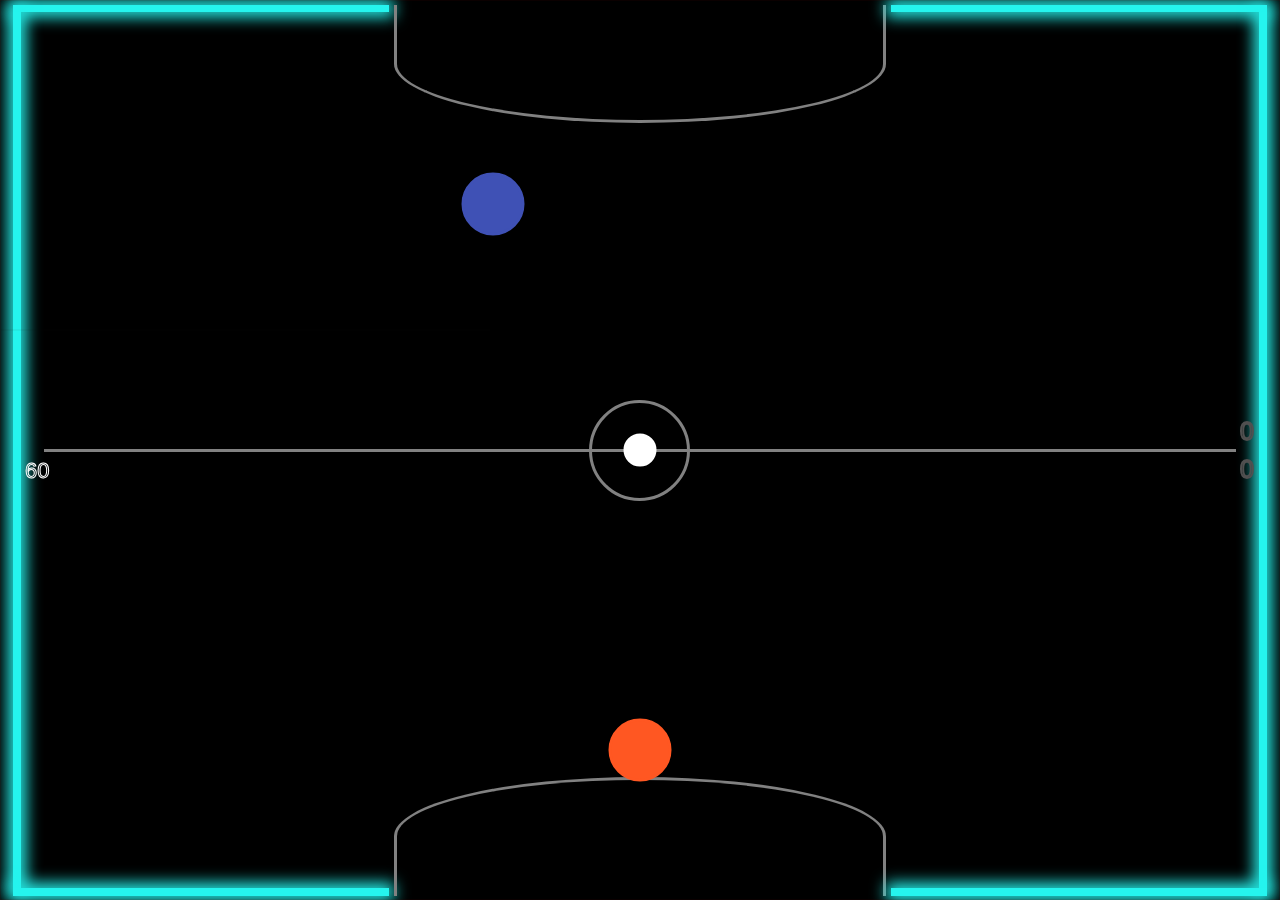
==== socerHero.html @ 324921a1 "Update socerHero.html" ====
<html>
<head>
    <meta charset="UTF-8">
    <meta http-equiv="X-UA-Compatible" content="IE=edge">
    <meta name="viewport" content="width=device-width, initial-scale=1.0">
    <meta name="theme-color" content="black">
    	<link rel="manifest" href="manifest.json"/>
    	  <link rel="icon" href="logo.jpg" type="image/x-icon" />
<title>Air Hockey</title>
<style>
  * { padding: 0; margin: 0;
  overscroll-behavior: none;
        -moz-user-select: none;
   -webkit-user-select: none;
    
  }
  body{
    background:black;
  }
    canvas { 
         display: block; 
         margin: 0px auto;
          position: relative;
          z-index: 11111;
   
        }
#header{
  width:100%;
  height:100%;
  bottom:0%;
  position: fixed;
  z-index: 1111;
  display: flex;
  flex-direction: column;
  justify-content: space-between;
  align-items: center;
 display: none;
}
     #flag_computer{
       width: 75px;
       height:75px;
     position: relative;
     bottom:150px;
    
  justify-content: center;
border-radius: 50%;
  align-items: center;



     }
      #flag{
       width: 200px;
       height:200px;
       border-radius: 50%;
      
  justify-content: center;
  align-items: center;
  
  position: relative;
  top:50px;
  
  
     }
     @keyframes aim{
       0%{
         
       }
       50%{
         transform: rotate(180deg);
       }
       
       75%{
transform: rotate(220deg);
       }
       100%{
         transform: rotat(0deg);
       }
     }
     #img_computer{
       width:100%;
       height:100%;
       border-radius: 50%;
      
     }
   #img_2{
       width:100%;
       height:100%;
       border-radius: 50%;
     display: nonw;
     }
     #section{
         width: 98%;
         height: 99%;
         background-color: {#}181818;
         position: fixed;
         display: flex;
         justify-content: space-between;
         left:1%;
         top:0.5%;
      
     }
     #left_section{
         width: 30%;
         height: 100%;
         display: flex;
         flex-direction: column;
        justify-content: center;
     }
     #top_border_left_section{
         width: 100%;
         height: 8px;
         background-color: #25F4EE;
         box-shadow: 0px 0px 15px 5px #25F4EE;
        
     }
     #left_border_left_section{
         width: 8px;
         height: 100%;
         background-color: #25F4EE;
         box-shadow: 0px 0px 15px 5px #25F4EE;

     }
     #bottom_border_left_section{
         width: 100%;
         height: 8px;
         background-color: #25F4EE;
         box-shadow: 0px 0px 15px 5px #25F4EE;
         
     }
     #center_section{
         width: 40%;
         height: 100%;
         display: flex;
         justify-content: space-between;
         flex-direction: column;
         align-items: center;
     }
   #top_center_section{
       width: 97%;
       height: 13%;
       border-left: 3px solid rgb(129,129,129);
       border-bottom: 3px solid rgb(129,129,129);
       border-right: 3px solid rgb(129,129,129);
       border-radius: 0% 0% 50% 50%;
   }
   #center_center_section{
       width: 100%;
       height: 20%;
       display: flex;
       justify-content: center;
       flex-direction: column;
       align-items: center;
  
   }
   #circle_nod_medio{
     width: 95px;
     height: 95px;
     border: 3px solid rgb(129,129,129);
     border-radius: 50%;
   }
#line_nod_medio{
    width: 95%;
    height: 3px;
    background-color: rgb(129,129,129);
    position: absolute;
    margin: auto;
}
   #bottom_center_section{
    width: 97%;
       height: 13%;
       border-left: 3px solid rgb(129,129,129);
       border-top: 3px solid rgb(129,129,129);
       border-right: 3px solid rgb(129,129,129);
       border-radius: 50% 50% 0px 0px;
   }

     #right_section{
         width: 30%;
         height: 100%;
         display: flex;
         flex-direction: column;
        justify-content: center;
        align-items: flex-end;
     }

     #top_border_right_section{
         width: 100%;
         height: 8px;
         background-color: #25F4EE;
         box-shadow: 0px 0px 15px 5px #25F4EE;
     }
     #left_border_right_section{
         width: 8px;
         height: 100%;
         background-color: #25F4EE;
         box-shadow: 0px 0px 15px 5px #25F4EE;

     }
     #bottom_border_right_section{
         width: 100%;
         height: 8px;
         background-color: #25F4EE;
         box-shadow: 0px 0px 15px 5px #25F4EE;

     }
 
 
     #sub{
       width:100%;
       height:50px;
       background:grey;
       position: fixed;
      z-index: 1111111;
      display: none;
     }
</style>
<body>

 <div id="sub">
   <form >
   <input type="number" name="score">
   <button type="submit">submit</button>
</form>
 </div>
  <header id="header">
        

  
  <div id="flag">

  </div>
 
  <div id="flag_computer">
    <img src="InShot_20220726_204243323.png" id="img_computer">
  </div>
  <!--
  <div id="flag_2">
    <img src="Screenshot_20220221-092512~2.png" id="img">
  </div>
  <div id="flag">
    <img src="FB_IMG_1640006146.jpg" id="img_2">
  </div>
  <div id="flag_2">
    <img src="FB_IMG_1640006146.jpg" id="img">
  </div>
  <div id="flag">
    <img src="FB_IMG_1645437542991.jpg" id="img_2">
  </div>

  <div id="flag_2">
    <img src="Screenshot_20220221-093736~2.png" id="img">
  </div>
    
  <div id="flag">
    <img src="FB_IMG_1645437542991.jpg" id="img_2">
  </div>
 -->
  </header>
    <section id="section">

      <article id="left_section">
          <div id="top_border_left_section"></div>
          <div id="left_border_left_section"></div>
          <div id="bottom_border_left_section"></div>
      </article>

      <article id="center_section">
          <div id="top_center_section"></div>
          <div id="center_center_section">
              <div id="circle_nod_medio"></div>
              <div id="line_nod_medio"></div>
          </div>
          <div id="bottom_center_section"></div>
      </article>

      <article id="right_section">
        <div id="top_border_right_section"></div>
        <div id="left_border_right_section"></div>
        <div id="bottom_border_right_section"></div>
      </article>

    </section>
 
	<canvas id="canvas"></canvas>
 

	<script>


const audioElement = new Audio('Goal.mp3');
	
    var canvas = document.getElementById('canvas');
    var windWidth = window.innerWidth;
    var windHeight = window.innerHeight;
    canvas.width = windWidth;
    canvas.height = windHeight;
    canvas.style.width = windWidth; 
    canvas.style.height = windHeight; 
    ctx = canvas.getContext('2d');
    var gm = true;
    var ball_speed = 10;
    var xspeed = 0;
    var yspeed = 0;
    var com_score = 0;
    var player_score = 0;
    var x_min=30;
    var x_max=460;
    var y_min=30;
    var y_max=600;
    var time = 60;
    var i = 60;
    function tim(){
    i--;
    time = i;
    if(time== 0){
      location.reload();
    }
    }
setInterval(()=>{
  tim();
},1000);
    function draw_rect(x,y,w,h,b)
    {
        ctx.beginPath();
        if(b)
        {
            ctx.strokeStyle = "red";
            ctx.lineWidth = 0.1;
        }
        else
        {
            ctx.strokeStyle = "#101010";
            ctx.lineWidth = 0.1;
        }    
        ctx.strokeRect(x,y,w,h);
        ctx.closePath();
    }  
      
    function draw_goal(x,y,r,s)
    {
        ctx.beginPath();
        ctx.lineWidth=4;
        if(s)
          ctx.arc(x, y, r, 0, Math.PI, false);
        else
          ctx.arc(x, y, r, Math.PI, 0, false);

        ctx.strokeStyle = "#1589FF";
        ctx.stroke();
        ctx.closePath();
    }

    function draw_circle(x,y,r,w)
    {
        ctx.beginPath();
        ctx.lineWidth=w;
        ctx.arc(x, y, r, 0, Math.PI*2, false);
        ctx.strokeStyle = "#1589FF";
        ctx.stroke();
        ctx.closePath();
    }

    function draw_filled_circle(x,y,r,d)
    {
        ctx.beginPath();
        ctx.arc(x, y, r, 0, Math.PI*2);
        if(d==1)
        {
         ctx.fillStyle = "#FF5722";
         ctx.strokeStyle = "#FF5722";
        }
        else if(d==2)
        {
         ctx.fillStyle = "#3F51B5";
         ctx.strokeStyle = "#3F51B5";
        }
        else
        {
         ctx.fillStyle = "white";
         ctx.strokeStyle = "white";   
        }    
        
        ctx.fill();
        ctx.lineWidth = 3;
        
        ctx.stroke();
        ctx.closePath();
    }

    function draw_board()
    {
        draw_rect(0,0,windWidth,windHeight,1);
        draw_rect(0,0,windWidth,windHeight,0);
        //draw_goal(260,30,70,1);
        //draw_goal(260,30,150,1);
        //draw_goal(260,630,70,0);
        //draw_goal(260,630,150,0);
        //draw_circle(260,330,40,4);
        //draw_circle(260,330,5,4);
        
        ctx.beginPath();
        ctx.moveTo(0, 330);
        ctx.lineTo(490, 330);
        ctx.stroke();
        ctx.closePath();
/*
        ctx.beginPath();
        ctx.moveTo(100, 5);
        ctx.lineTo(220, 5);
        ctx.lineWidth = 4;
        ctx.strokeStyle = "blue";
        ctx.stroke();
        ctx.closePath();
/*
        ctx.beginPath();
        ctx.moveTo(105, 635);
        ctx.lineTo(260, 635);
        ctx.strokeStyle = "red";
        ctx.stroke();
        ctx.closePath();
*/
        ctx.font = "25px Arial";
        ctx.lineWidth = 2;
        ctx.strokeStyle = "rgb(80,80,80)";
        ctx.strokeText(com_score,canvas.width-40,canvas.height/2-10);
        ctx.strokeText(player_score,canvas.width-40,canvas.height/2+28);
        ctx.font = "22px Arial";
        ctx.lineWidth = 1;
        ctx.strokeStyle = "white";
    ctx.strokeText(time,25,canvas.height/2+28);
    }
console.log(ctx);
    function distance(x1,y1,x2,y2)
    {
        var tempx = x2-x1;
        var tempy = y2-y1;
        tempx*=tempx;
        tempy*=tempy;
        return Math.sqrt(tempx+tempy);
    }


    var Mallet = function(x,y,r)
    {

        this.x = x;
        this.y = y;
        this.radius = r;
    }
    // Player's object
    var pMallet = new Mallet(canvas.width/2,canvas.height-150,30);
    
    var cMallet = new Mallet(canvas.width/2,150,30);

    // Ball class
    var Ball = function (x,y,r) {
        this.x = x;
        this.y = y;
        this.radius = r;
    }
    // ball object
    var ball = new Ball(canvas.width/2,canvas.height/2,15); 


    // function to control the mallet according to cursor

  canvas.addEventListener("mousemove", mouseMoveHandler, false);
    canvas.addEventListener("touchmove", touchMoveHandler, false);
    function touchMoveHandler(e) {
    var relativeX = e.changedTouches[0].clientX - canvas.offsetLeft;
    var relativeY = e.changedTouches[0].clientY -canvas.offsetTop;
    console.log(canvas.width);

      if(relativeX > canvas.width/9 && relativeX < canvas.width -40){
 
   console.log(e.touches[0])
            pMallet.x = relativeX;
           
           }
            
  
        //360
        if(relativeY > canvas.height / 2 && relativeY < canvas.height-40){
            pMallet.y = relativeY;

        }
     
    }

    function mouseMoveHandler(e) {
    var relativeX = e.clientX - canvas.offsetLeft;
    var relativeY = e.clientY -canvas.offsetTop;

            pMallet.x = relativeX;
  
        //360
            pMallet.y = relativeY;
     
    }

   
        function play()
        {

           ctx.clearRect(0, 0, canvas.width, canvas.height);
           // draw draw the board
           draw_board();
           // drawing player's mallet
           draw_filled_circle(pMallet.x,pMallet.y,pMallet.radius,1);   
           // drawing computer's mallety
           draw_filled_circle(cMallet.x,cMallet.y,cMallet.radius,2);   
           // drawing the ball
           draw_filled_circle(ball.x,ball.y,ball.radius,0);

           // condition to counce the ball off the left-right walls
           if(ball.x + xspeed+8 > canvas.width-ball.radius || ball.x + xspeed+8 < ball.radius) {
             xspeed *=-0.8;
             
            }
           
           if(ball.x + xspeed > canvas.width-ball.radius+20 || ball.x + xspeed+20 < ball.radius) {
                 ball.x = canvas.width/2;
                ball.y = canvas.height/2;
                xspeed *=-0;
                
            }
           
           // condition to bounce the ball off the top-botom walls and goal logic
           if(ball.x>100 && ball.x<220){
            if(ball.y + yspeed > canvas.height+ball.radius+5){
                console.log("Computer Score");
                ball.x = canvas.width/2;
                ball.y = canvas.height/2+100;
                xspeed = 0;
                yspeed = 0 ;
                com_score = com_score + 1;
              
             audioElement.play();
              setTimeout(()=>{
                audioElement.pause();
                audioElement.currentTime=0;
              },3000);
            }
       
            else if(ball.y + yspeed < ball.radius-5){
                console.log("you Score");
                ball.x = canvas.width/2;
                ball.y = canvas.height/2-100;
                xspeed = 0;
                yspeed = 0;
                player_score = player_score + 1; 
                
              audioElement.play();
              setTimeout(()=>{
                audioElement.pause();
                audioElement.currentTime=0;
              },3000);
            }
           
           }
           else{
            if(ball.y + yspeed > canvas.height-ball.radius || ball.y + yspeed  < ball.radius){
                yspeed *= -0.8;
              
            }
            else if(ball.y + yspeed > canvas.height-ball.radius+20 || ball.y + yspeed  < ball.radius-20){
              ball.x = canvas.width/2;
                ball.y = canvas.height/2;
                
            }
            
           }
          
        
        var ed = false; // enemy difficulty
        var er = 1;//Used in AI. This is so CPU doesn't just hit it down all the time.
        var p2s;//The speed CPU moves side to side
        if(ed){er=2;}//If hard, Make er larger so CPU hits it diagonally.

   

          if((Math.abs(xspeed)+Math.abs(yspeed))<10&&ball.y<=canvas.height/2){
              if(ball.y-20>cMallet.y){
                  cMallet.y+=2;
                  
              }
              else{
                  cMallet.y-=2;
              }
          }
          else if(cMallet.y>100){
                  cMallet.y-=2;
          }
          else if(cMallet.y<100){
                  cMallet.y+=2;
          }


    //Make sure You or CPU doesn't go past the line or go off screen.
   if(cMallet.x<x_min)
      {cMallet.x=x_min+30;}
    if(cMallet.x>x_max)
      {cMallet.x=x_max+30;}
    if(cMallet.y<y_min)
      {cMallet.y=y_min+60;}
    if(cMallet.y>y_max)
      {cMallet.y=y_max;}
    
    //set CPU's speed depending on difficulty
    if(ed){p2s = 5}
    else{p2s=3;}
    
 
    //If the ball is behind CPU, it moves out of the way.
    if(ball.y<cMallet.y&&ball.x>cMallet.x-30&&ball.x<cMallet.x+30){p2s = -2;}
    //Make CPU move towards the ball's x coord
    if(cMallet.x<ball.x+er){cMallet.x+=p2s;}if(cMallet.x>ball.x-er){cMallet.x-=p2s;}
    
           


          var pDist = distance(pMallet.x,pMallet.y,ball.x,ball.y);
          
          var cDist = distance(cMallet.x,cMallet.y,ball.x,ball.y);          
          

          // Function to hit the ball for player
          if(pDist<50)
          {
           /* console.log("Mallet x : "+pMallet.x+" y : "+pMallet.y);
            console.log("Ball x : "+ball.x+" y : "+ball.y);
            console.log("Distance is : "+dist);
            console.log("dist<30"); */
            var dx = ball.x - pMallet.x;
            var dy = ball.y - pMallet.y;
            //console.log("dx  : " + dx);
            //console.log("dy  : " + dy);
            dx/=30;
            dy/=30;
            xspeed = dx*ball_speed;
            yspeed = dy*ball_speed;
          }  

          // Function to hit the ball when computer is playing
          if(cDist<50)
          {
            var cdx = ball.x - cMallet.x;
            var cdy = ball.y- cMallet.y;
            cdx/=45;
            cdy/=45;
            xspeed = cdx*ball_speed;
            yspeed = cdy*ball_speed;
          }

         // Adjustments in the x and y coordianate of  the ball
           ball.x += xspeed;
           ball.y += yspeed;

           xspeed *=0.99;
           yspeed *=0.99;
        }
         
        setInterval(play,25);   

    
	</script>
	    <script src="/script.js"></script>
</body>
</head>
</html>
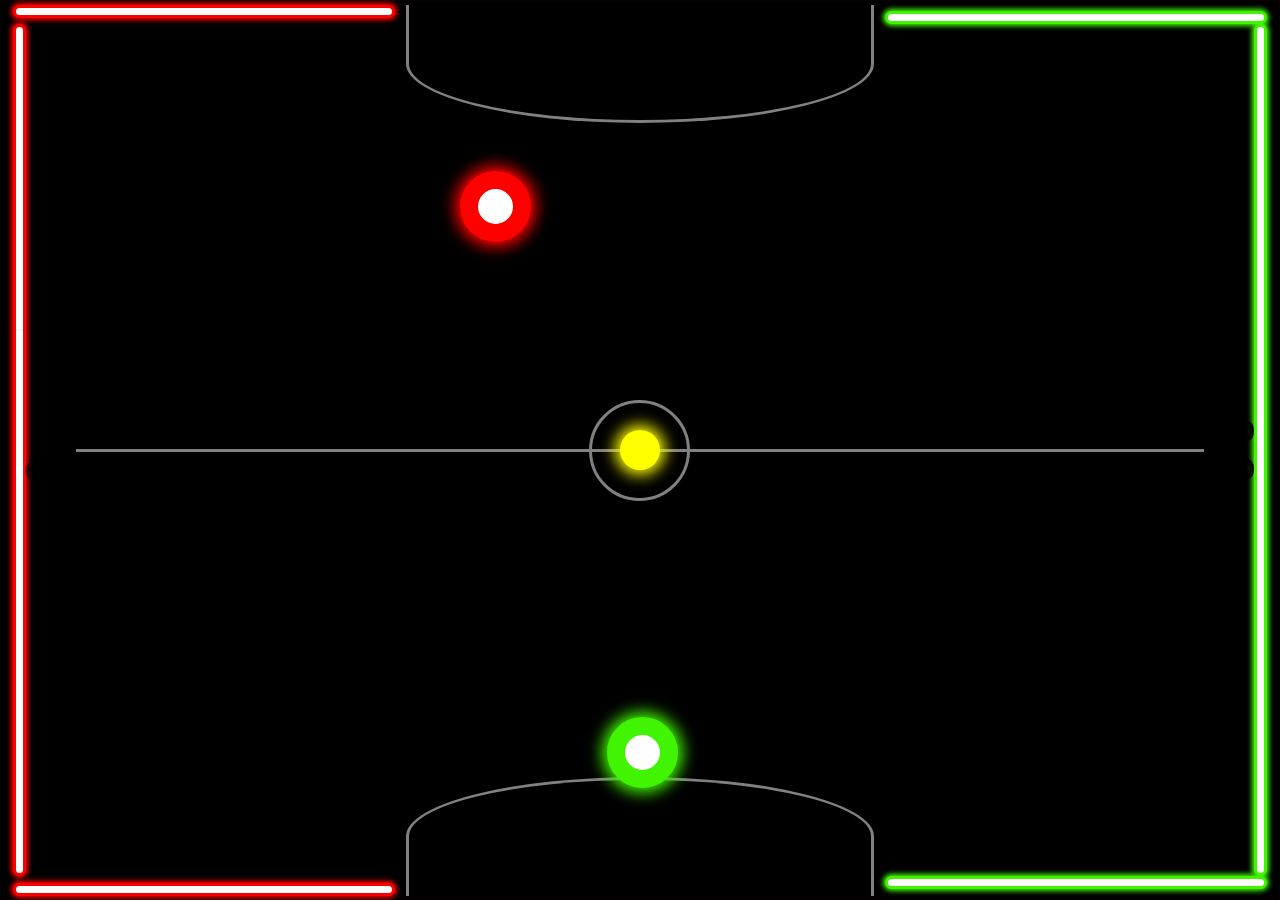
==== commit 29cc2750: "Add files via upload" ====
--- a/socerHero.html
+++ b/socerHero.html
@@ -3,9 +3,9 @@
     <meta charset="UTF-8">
     <meta http-equiv="X-UA-Compatible" content="IE=edge">
     <meta name="viewport" content="width=device-width, initial-scale=1.0">
-    <meta name="theme-color" content="black">
+    <meta name="theme-color" content="#181818">
     	<link rel="manifest" href="manifest.json"/>
-    	  <link rel="icon" href="logo.jpg" type="image/x-icon" />
+    	  <link rel="icon" href="logo.png" type="image/x-icon" />
 <title>Air Hockey</title>
 <style>
   * { padding: 0; margin: 0;
@@ -29,23 +29,19 @@
   height:100%;
   bottom:0%;
   position: fixed;
-  z-index: 1111;
-  display: flex;
-  flex-direction: column;
-  justify-content: space-between;
-  align-items: center;
- display: none;
+  z-index: 111111;
+ 
+  pointer-events: none;
+ 
 }
-     #flag_computer{
-       width: 75px;
-       height:75px;
+     #flag_computer,#flag_computer2{
+       width: 110px;
+       height:110px;
      position: relative;
-     bottom:150px;
-    
+     top:0px;
   justify-content: center;
 border-radius: 50%;
   align-items: center;
-
 
 
      }
@@ -87,12 +83,12 @@
        width:100%;
        height:100%;
        border-radius: 50%;
-     display: nonw;
+     display: none;
      }
      #section{
          width: 98%;
          height: 99%;
-         background-color: {#}181818;
+         background-color: black;
          position: fixed;
          display: flex;
          justify-content: space-between;
@@ -105,31 +101,56 @@
          height: 100%;
          display: flex;
          flex-direction: column;
-        justify-content: center;
+        justify-content: space-between;
+        z-index: 1111;
      }
      #top_border_left_section{
          width: 100%;
-         height: 8px;
-         background-color: #25F4EE;
-         box-shadow: 0px 0px 15px 5px #25F4EE;
-        
+         height: 7px;
+         background:white;
+         border:3px solid red;
+         box-shadow: 0px 0px 5px 2px #FF0000;
+         border-radius: 50px;
+
      }
      #left_border_left_section{
-         width: 8px;
-         height: 100%;
-         background-color: #25F4EE;
-         box-shadow: 0px 0px 15px 5px #25F4EE;
-
-     }
+         width: 7px;
+         height: 95%;
+         background-color: white;
+        border:3px solid red;
+         box-shadow: 0px 0px 5px 2px #FF0000;
+         border-radius: 50px;
+  
+     }
+     .classname{
+     -webkit-animation-name: anim;
+  -webkit-animation-duration: .3s;
+  -webkit-animation-iteration-count: 1;
+  -webkit-animation-timing-function: ease;
+  -webkit-animation-fill-mode: forwards;
+
+     }
+     @keyframes anim {
+       0%{
+         transform: scaleX(1.5);
+       }
+       85%,100%{
+         transform: scaleX(1);
+       }
+     }
+     
+      
      #bottom_border_left_section{
          width: 100%;
-         height: 8px;
-         background-color: #25F4EE;
-         box-shadow: 0px 0px 15px 5px #25F4EE;
+         height: 7px;
+         background-color: white;
+         border:3px solid red;
+         box-shadow: 0px 0px 5px 2px #FF0000;
+         border-radius: 50px;
          
      }
      #center_section{
-         width: 40%;
+         width: 38%;
          height: 100%;
          display: flex;
          justify-content: space-between;
@@ -143,6 +164,7 @@
        border-bottom: 3px solid rgb(129,129,129);
        border-right: 3px solid rgb(129,129,129);
        border-radius: 0% 0% 50% 50%;
+       
    }
    #center_center_section{
        width: 100%;
@@ -151,6 +173,7 @@
        justify-content: center;
        flex-direction: column;
        align-items: center;
+    
   
    }
    #circle_nod_medio{
@@ -160,7 +183,7 @@
      border-radius: 50%;
    }
 #line_nod_medio{
-    width: 95%;
+    width: 90%;
     height: 3px;
     background-color: rgb(129,129,129);
     position: absolute;
@@ -173,6 +196,7 @@
        border-top: 3px solid rgb(129,129,129);
        border-right: 3px solid rgb(129,129,129);
        border-radius: 50% 50% 0px 0px;
+     
    }
 
      #right_section{
@@ -186,23 +210,28 @@
 
      #top_border_right_section{
          width: 100%;
-         height: 8px;
-         background-color: #25F4EE;
-         box-shadow: 0px 0px 15px 5px #25F4EE;
+         height: 7px;
+         background:white;
+         border:3px solid #41F401;
+         box-shadow: 0px 0px 5px 2px #41F401;
+         border-radius: 50px;
      }
      #left_border_right_section{
-         width: 8px;
-         height: 100%;
-         background-color: #25F4EE;
-         box-shadow: 0px 0px 15px 5px #25F4EE;
+         width: 7px;
+         height: 95%;
+         background:white;
+         border:3px solid #41F401;
+         box-shadow: 0px 0px 5px 2px #41F401;
+         border-radius: 50px;
 
      }
      #bottom_border_right_section{
          width: 100%;
-         height: 8px;
-         background-color: #25F4EE;
-         box-shadow: 0px 0px 15px 5px #25F4EE;
-
+         height: 7px;
+         background:white;
+         border:3px solid #41F401;
+         box-shadow: 0px 0px 5px 2px #41F401;
+         border-radius: 50px;
      }
  
  
@@ -214,6 +243,59 @@
       z-index: 1111111;
       display: none;
      }
+     #player_shadow{
+       width:35px;
+       height:35px;
+       background:white;
+       border:18px solid #41F401;
+       box-shadow: 0px 0px 15px 5px #41F401;
+       border-radius: 50%;
+       position: fixed;
+       
+     }
+     #player_shadow2{
+       width:35px;
+       height:35px;
+       background:white;
+       border:18px solid #0268FF;
+       box-shadow: 0px 0px 15px 5px #0268FF;
+       border-radius: 50%;
+       position: fixed;
+       top:32%;
+    
+       left:58%;
+     }
+     #computer_shadow{
+       width:35px;
+       height:35px;
+       background:white;
+       border:18px solid #FF0000;
+       box-shadow: 0px 0px 15px 5px #FF0000;
+       border-radius: 50%;
+       position: fixed;
+      
+     }
+     #computer_shadow:nth-child(2){
+       width:35px;
+       height:35px;
+       background:white;
+       border:18px solid #FF05A8;
+       box-shadow: 0px 0px 15px 5px #FF05A8;
+       border-radius: 50%;
+       position: fixed;
+       bottom:32%;
+       left:58%;
+     }
+     #puck{
+       width:40px;
+       height:40px;
+       background: yellow;
+       border-radius: 50%;
+       box-shadow: 0px 0px 15px 5px yellow;
+     position: fixed;
+     top:46%;
+     left:45%;
+     }
 </style>
 <body>
 
@@ -226,14 +308,21 @@
   <header id="header">
         
 
+  <div id="computer_shadow"></div>
+  <!--
+<div id="computer_shadow"></div>
+
+  <div id="player_shadow2"></div>
+  -->
+  <div id="player_shadow"></div>
   
-  <div id="flag">
-
+  <div id="puck"></div>
+ <!--
+  <div id="flag_computer">
+    <img src="brazil-1524451__480.webp" id="img_computer">
   </div>
- 
-  <div id="flag_computer">
-    <img src="InShot_20220726_204243323.png" id="img_computer">
-  </div>
+  -->
+
   <!--
   <div id="flag_2">
     <img src="Screenshot_20220221-092512~2.png" id="img">
@@ -288,8 +377,9 @@
 	<script>
 
 
-const audioElement = new Audio('Goal.mp3');
-	
+const audioElement = new Audio('intro.mp');
+	audioElement.play();
+	audioElement.loop="true";
     var canvas = document.getElementById('canvas');
     var windWidth = window.innerWidth;
     var windHeight = window.innerHeight;
@@ -367,18 +457,18 @@
         ctx.arc(x, y, r, 0, Math.PI*2);
         if(d==1)
         {
-         ctx.fillStyle = "#FF5722";
-         ctx.strokeStyle = "#FF5722";
+         ctx.fillStyle = "black";
+         ctx.strokeStyle = "black";
         }
         else if(d==2)
         {
-         ctx.fillStyle = "#3F51B5";
-         ctx.strokeStyle = "#3F51B5";
+         ctx.fillStyle = "black";
+         ctx.strokeStyle = "black";
         }
         else
         {
-         ctx.fillStyle = "white";
-         ctx.strokeStyle = "white";   
+         ctx.fillStyle = "yellow";
+         ctx.strokeStyle = "yellow";   
         }    
         
         ctx.fill();
@@ -422,12 +512,12 @@
 */
         ctx.font = "25px Arial";
         ctx.lineWidth = 2;
-        ctx.strokeStyle = "rgb(80,80,80)";
+        ctx.strokeStyle = "black";
         ctx.strokeText(com_score,canvas.width-40,canvas.height/2-10);
         ctx.strokeText(player_score,canvas.width-40,canvas.height/2+28);
         ctx.font = "22px Arial";
         ctx.lineWidth = 1;
-        ctx.strokeStyle = "white";
+        ctx.strokeStyle = "black";
     ctx.strokeText(time,25,canvas.height/2+28);
     }
 console.log(ctx);
@@ -514,12 +604,25 @@
            draw_filled_circle(ball.x,ball.y,ball.radius,0);
 
            // condition to counce the ball off the left-right walls
-           if(ball.x + xspeed+8 > canvas.width-ball.radius || ball.x + xspeed+8 < ball.radius) {
+           if(ball.x + xspeed+8 > canvas.width-ball.radius) {
              xspeed *=-0.8;
-             
+      
+             document.getElementById("left_border_right_section").classList.add("classname");
+             setTimeout(()=>{
+               
+         document.getElementById("left_border_right_section").classList.remove("classname");
+             },200);
             }
-           
-           if(ball.x + xspeed > canvas.width-ball.radius+20 || ball.x + xspeed+20 < ball.radius) {
+    if( ball.x + xspeed-8 < ball.radius) {
+             xspeed *=-0.8;
+      
+             document.getElementById("left_border_left_section").classList.add("classname");
+             setTimeout(()=>{
+               
+         document.getElementById("left_border_left_section").classList.remove("classname");
+             },500);
+            }
+           if(ball.x + xspeed > canvas.width-ball.radius+5 || ball.x + xspeed< ball.radius-5) {
                  ball.x = canvas.width/2;
                 ball.y = canvas.height/2;
                 xspeed *=-0;
@@ -560,7 +663,7 @@
            
            }
            else{
-            if(ball.y + yspeed > canvas.height-ball.radius || ball.y + yspeed  < ball.radius){
+            if(ball.y + yspeed > canvas.height-ball.radius-8|| ball.y + yspeed  < ball.radius+8){
                 yspeed *= -0.8;
               
             }
@@ -659,13 +762,21 @@
 
            xspeed *=0.99;
            yspeed *=0.99;
+         
+           
+           document.getElementById("player_shadow").style.left=pMallet.x-33+"px";
+           document.getElementById("player_shadow").style.top=pMallet.y-33+"px";
+           document.getElementById("computer_shadow").style.left=cMallet.x-33+"px";
+           document.getElementById("computer_shadow").style.top=cMallet.y-33+"px";
+document.getElementById("puck").style.left=ball.x-20+"px";
+           document.getElementById("puck").style.top=ball.y-20+"px";
         }
          
         setInterval(play,25);   
-
+   
     
 	</script>
 	    <script src="/script.js"></script>
 </body>
 </head>
-</html>
+</html>